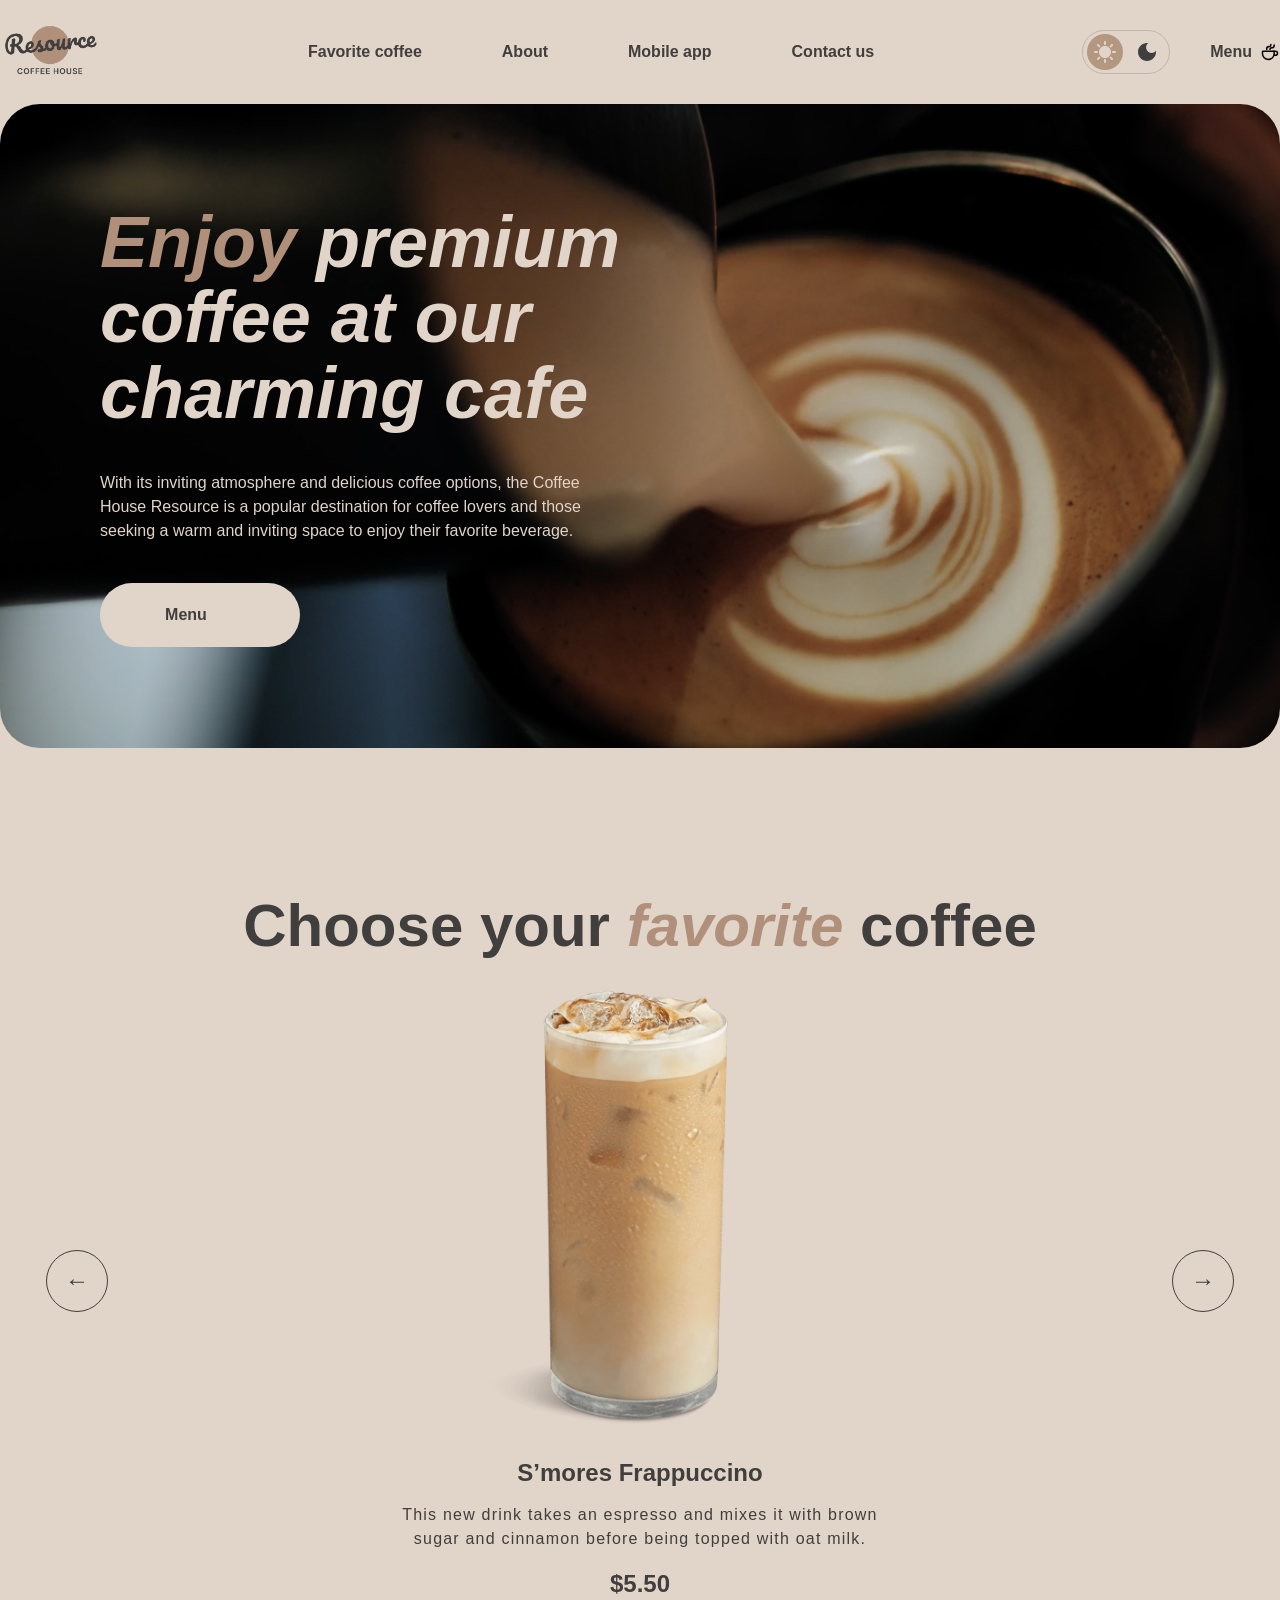
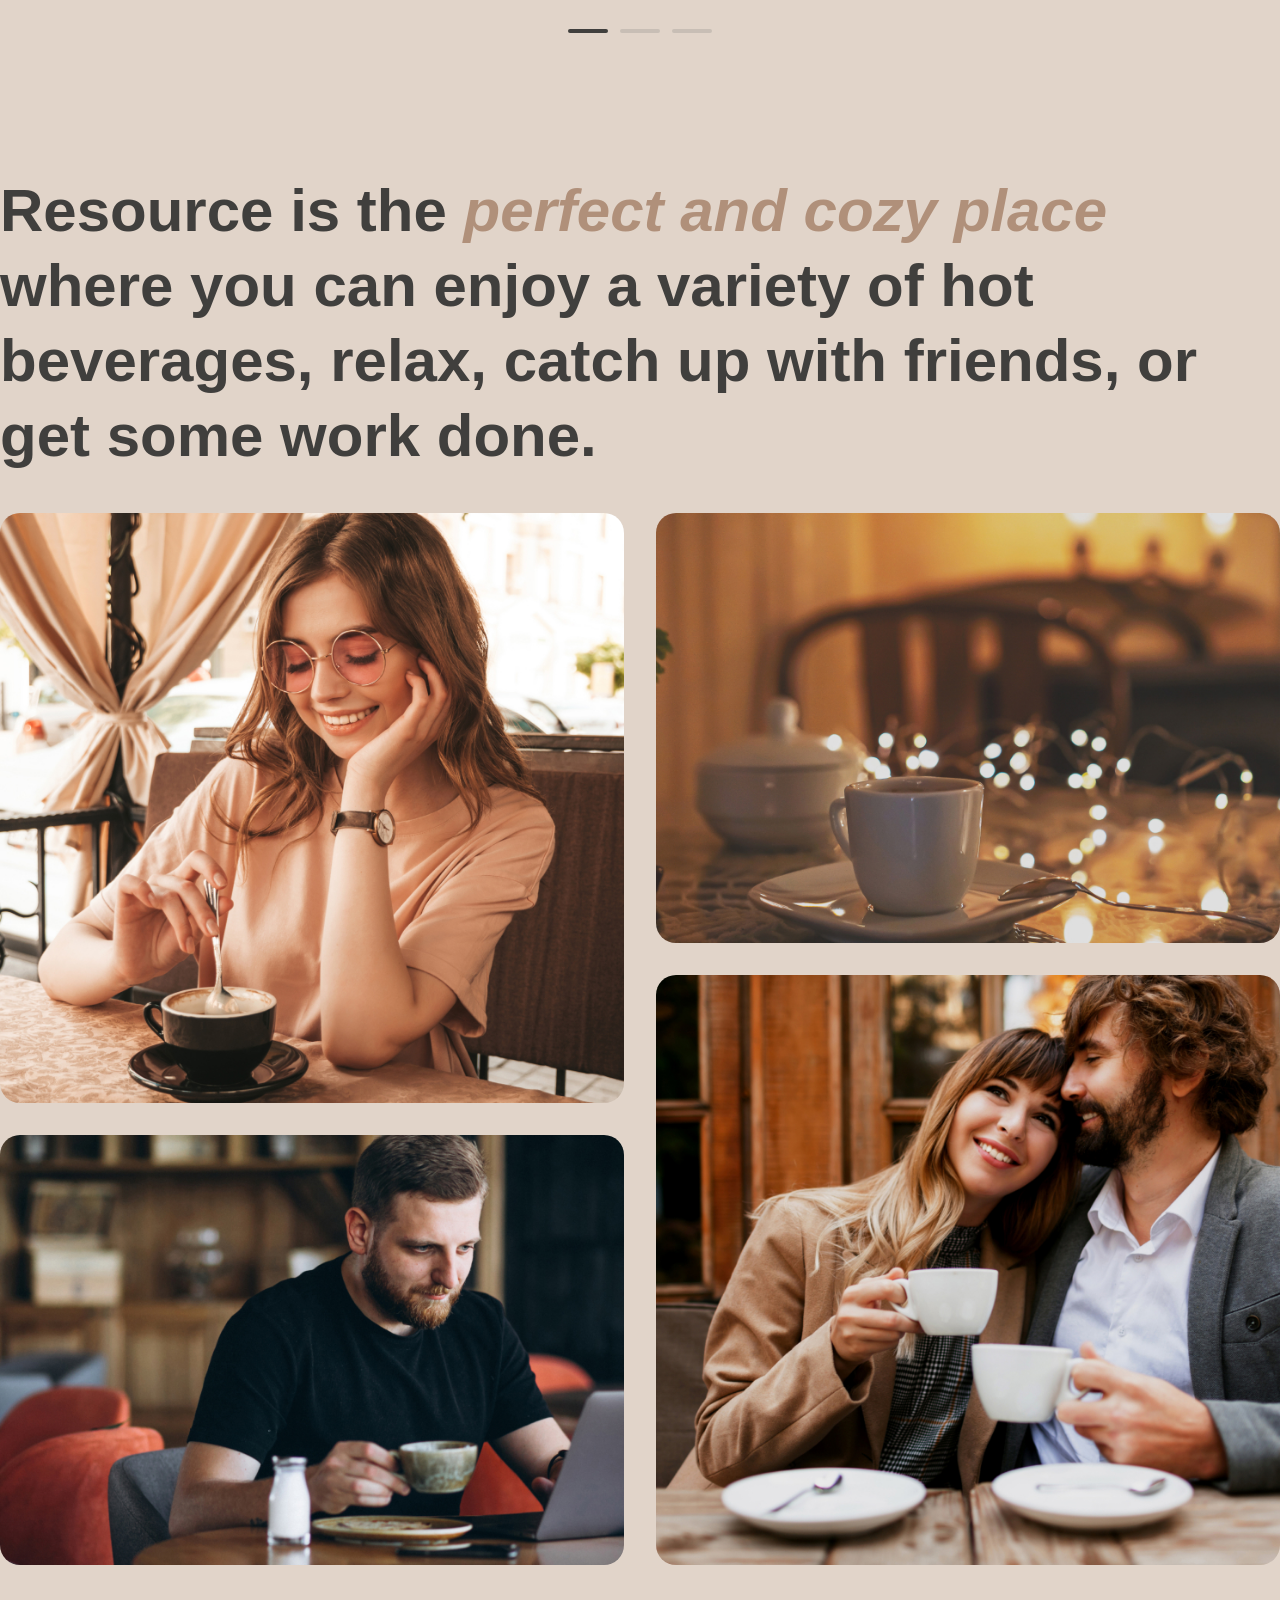
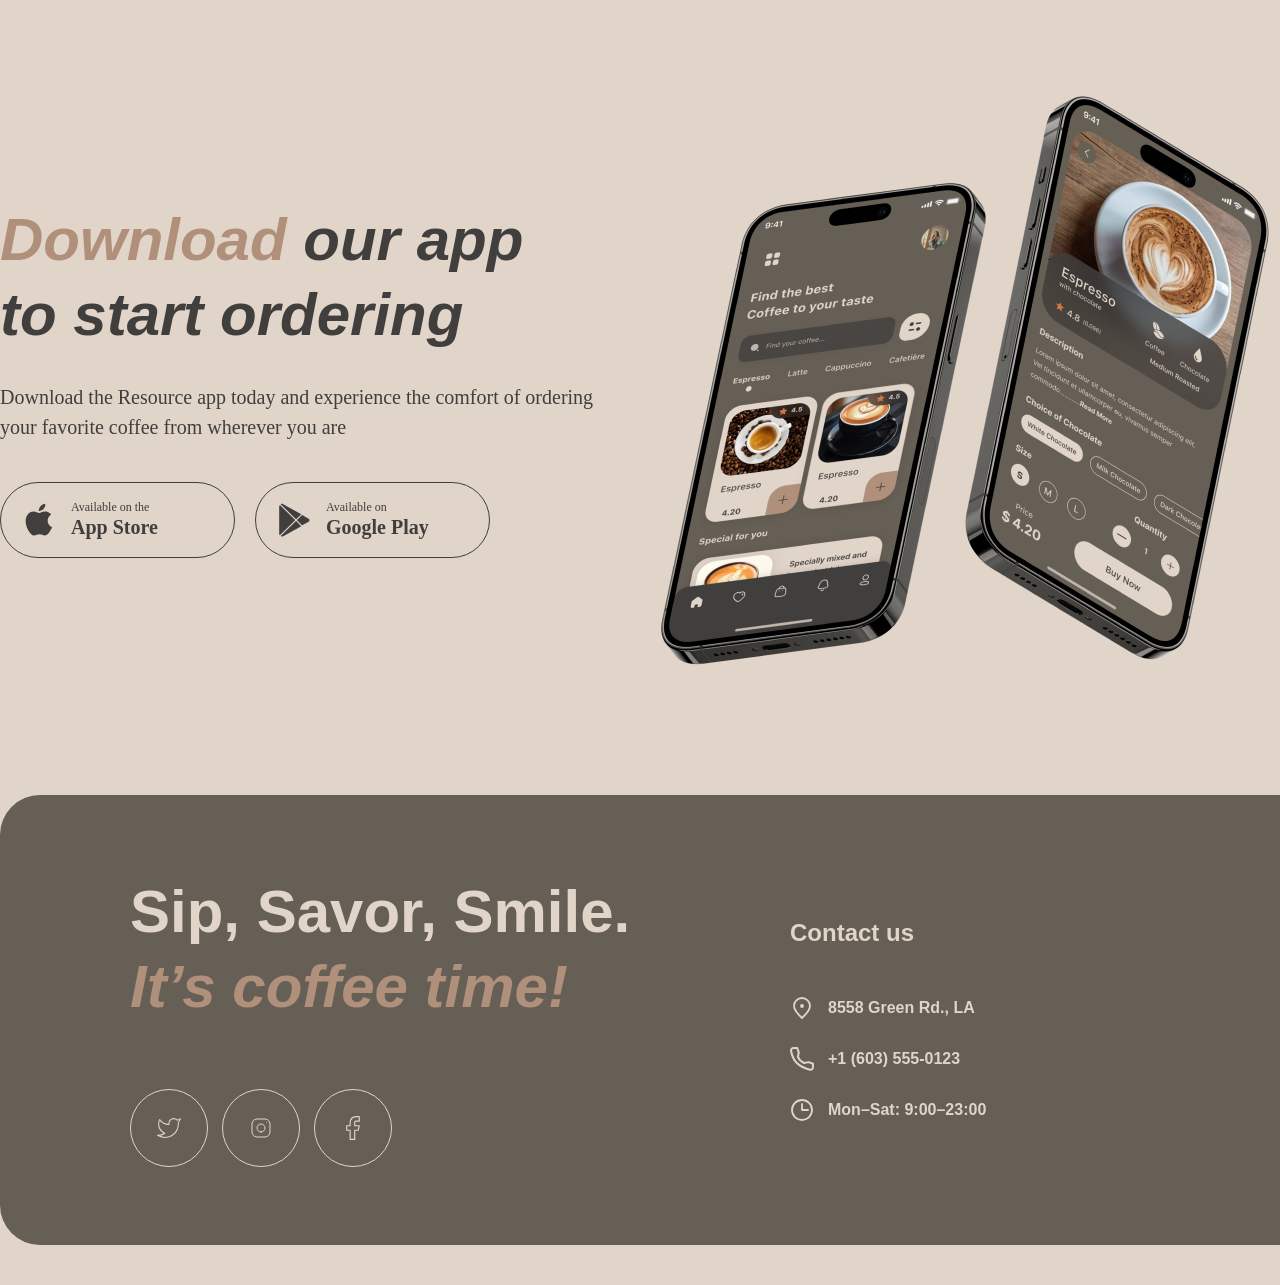
==== index.html @ 56ad80a0 "feat: add favicon on pages" ====
<!doctype html>
<html lang="en">

<head>
  <meta charset="UTF-8" />
  <meta name="viewport" content="width=device-width, initial-scale=1.0" />
  <link rel="icon" href="assets/img/favicon.png" type="image/x-icon" />
  <link rel="stylesheet" href="style.css" />
  <title>Coffee House</title>
</head>

<body>
  <header class="header">
    <a href="" class="logo"><img src="assets/img/logo.png" alt="logo" /></a>
    <ul class="header-nav">
      <li class="nav-link">
        <a href="#fav" class="nav-link-page">Favorite coffee</a>
      </li>
      <li class="nav-link"><a href="#about" class="nav-link-page">About</a></li>
      <li class="nav-link">
        <a href="#mobile" class="nav-link-page">Mobile app</a>
      </li>
      <li class="nav-link">
        <a href="#contact" class="nav-link-page">Contact us</a>
      </li>
    </ul>
    <div class="header-right">
      <div class="theme-switch">
        <div class="theme-light">
          <img src="assets/img/Sun.svg" alt="Light theme" />
        </div>

        <div class="theme-dark">
          <img src="assets/img/Moon.svg" alt="Dark theme" />
        </div>
      </div>

      <a href="menu.html" class="header-menu">
        <span>Menu</span>
        <img src="assets/img/coffee-cup.svg" alt="" class="menu-icon" />
      </a>
    </div>
  </header>
  <main>
    <section class="hero">
      <div class="hero-container">
        <div class="hero-text">
          <h1 class="hero-heading">
            <span class="hero-heading-span">Enjoy</span> premium coffee at our
            charming cafe
          </h1>
          <h4 class="hero-subheading">
            With its inviting atmosphere and delicious coffee options, the
            Coffee House Resource is a popular destination for coffee lovers
            and those seeking a warm and inviting space to enjoy their
            favorite beverage.
          </h4>
          <a href="menu.html" class="hero-btn">
  <span>Menu</span>
  <img src="assets/img/coffee-cup.svg" alt="coffee cup" class="hero-btn-icon">
</a>
        </div>
      </div>
    </section>
    <section class="slider-page" id="fav">
      <h2 class="slider-heading">
        Choose your <span class="slider-heading-span">favorite</span> coffee
      </h2>
      <div class="slider">
        <button class="slider-button slider-button-left">←</button>

        <div class="slider-card">
          <img class="slider-card-image" src="assets/img/coffee-slider-1.png" alt="S’mores Frappuccino" />

          <h3 class="slider-card-title">S’mores Frappuccino</h3>

          <p class="slider-card-description">
            This new drink takes an espresso and mixes it with brown sugar and
            cinnamon before being topped with oat milk.
          </p>

          <span class="slider-card-price">$5.50</span>
        </div>

        <button class="slider-button slider-button-right">→</button>
      </div>

      <div class="slider-pagination">
        <span class="pagination-item active"></span>
        <span class="pagination-item"></span>
        <span class="pagination-item"></span>
      </div>
    </section>
    <section class="about" id="about">
      <h2 class="about-heading">
        Resource is the
        <span class="about-heading-span">perfect and cozy place</span> where
        you can enjoy a variety of hot beverages, relax, catch up with
        friends, or get some work done.
      </h2>
      <div class="about-gallery">
        <div class="about-column">
          <div class="about-image about-image-large">
            <img src="assets/img/about-1.jpg" alt="" />
          </div>

          <div class="about-image about-image-small">
            <img src="assets/img/about-3.jpg" alt="" />
          </div>
        </div>

        <div class="about-column">
          <div class="about-image about-image-small">
            <img src="assets/img/about-2.jpg" alt="" />
          </div>
          <div class="about-image about-image-large">
            <img src="assets/img/about-4.jpg" alt="" />
          </div>
        </div>
      </div>
    </section>
    <section class="mobile" id="mobile">
      <div class="mobile-text">
        <h3 class="mobile-heading">
          <span>Download</span> our app<br />
          to start ordering
        </h3>

        <p class="mobile-subheading">
          Download the Resource app today and experience the comfort of
          ordering your favorite coffee from wherever you are
        </p>

        <div class="mobile-btns">
          <a href="#" class="mobile-btn">
            <img class="store-icon" src="assets/img/icon.svg" alt="App Store" />

            <span>
              <small>Available on the</small>
              App Store
            </span>
          </a>

          <a href="#" class="mobile-btn">
            <img class="store-icon" src="assets/img/googl.svg" alt="Google Play" />

            <span>
              <small>Available on</small>
              Google Play
            </span>
          </a>
        </div>
      </div>

      <div class="mobile-img">
        <img src="assets/img/mobile-screens.png" alt="Mobile app" />
      </div>
    </section>
  </main>
  <footer>
    <div class="footer-left">
      <h2 class="footer-heading">
        Sip, Savor, Smile.
        <span>It’s coffee time!</span>
      </h2>

      <div class="footer-link" id="contact">
        <a href="#" class="social-link">
          <img src="assets/img/twitter.svg" alt="Twitter" />
        </a>

        <a href="#" class="social-link">
          <img src="assets/img/instagram.svg" alt="Instagram" />
        </a>

        <a href="#" class="social-link">
          <img src="assets/img/faceb.svg" alt="Facebook" />
        </a>
      </div>
    </div>

    <div class="footer-right">
      <h4 class="footer-sunheading">Contact us</h4>

      <div class="footer-contact">
        <a href="#" class="footer-contact-item">
          <img src="assets/img/pin-alt.svg" alt="" />
          <span>8558 Green Rd., LA</span>
        </a>

        <a href="tel:+16035550123" class="footer-contact-item">
          <img src="assets/img/phone.svg" alt="" />
          <span>+1 (603) 555-0123</span>
        </a>

        <div class="footer-contact-item">
          <img src="assets/img/clock.svg" alt="" />
          <span>Mon–Sat: 9:00–23:00</span>
        </div>
      </div>
    </div>
  </footer>
  <script src="script.js"></script>
</body>

</html>
---- style.css ----
:root {
  --text-primary: #403f3d;
  --text-inverse: #e1d4c9;
  --text-accent: #b0907a;
  --background-page: #e1d4c9;
  --background-container: #665f55;
  --background-overlay: rgba(64, 63, 61, 0.8);
  --border-primary: #c1b6ad;
  --border-inverse: #665f55;
  --text-primary: #403f3d;
  --dark-text-primary: #e1d4c9;
  --dark-text-inverse: #e1d4c9;
  --dark-text-accent: #b0907a;
  --dark-bg-page: #292826;
  --dark-bg-container: #403f3d;
  --dark-bg-overlay: rgba(41, 40, 38, 0.8);
  --dark-border-primary: #665f55;
  --dark-border-inverse: #c1b6ad;
  --background-modal: #e1d4c9;
  --background-modalcontrol: #665f55;
  --dark-bg-modal: var(--dark-bg-container);
  --dark-bg-modal-control: var(--dark-bg-page);
  --font-family: "Inter", sans-serif;
  --second-family: "Manrope", sans-serif;
  --button-bg: #e1d4c9;
  --button-text: #403f3d;
  --dark-button-bg: #403f3d;
  --dark-button-text: #e1d4c9;
}

* {
  box-sizing: border-box;
  margin: 0;
  padding: 0;
}
html {
  scroll-behavior: smooth;
}

body {
  background-color: var(--background-page);
  color: var(--text-primary);
  transition:
    background-color 0.3s ease,
    color 0.3s ease;
}

body.dark-theme {
  --text-primary: var(--dark-text-primary);
  --text-inverse: var(--dark-text-inverse);
  --text-accent: var(--dark-text-accent);

  --background-page: var(--dark-bg-page);
  --background-container: var(--dark-bg-container);

  --border-primary: var(--dark-border-primary);
  --border-inverse: var(--dark-border-inverse);

  --background-overlay: var(--dark-bg-overlay);

  --button-bg: var(--dark-button-bg);
  --button-text: var(--dark-button-text);
}

body.dark-theme .theme-switch {
  background: #292826;
  border-color: #665f55;
}

body.dark-theme .theme-light {
  background: transparent;
}

body.dark-theme .theme-dark {
  background: #b39781;
}

body.dark-theme .theme-light img,
body.dark-theme .theme-dark img {
  filter: brightness(0) invert(1);
}

body.dark-theme .theme-light:hover {
  background: #403f3d;
}

body.dark-theme .theme-dark:hover {
  background: #b39781;
}

main,
header,
footer {
  max-width: 1360px;
  margin: 0 auto;
}
a {
  text-decoration: none;
  transition: 0.4s ease;
}
section {
  margin-bottom: 100px;
}
.header {
  display: flex;
  justify-content: space-between;
  align-items: center;
  margin-bottom: 20px;
  margin-top: 20px;
}
.logo img {
  width: 100px;
  height: 60px;
}
.header-nav {
  display: flex;
}
.nav-link {
  list-style: none;
  margin: 0 40px;
}
.nav-link-page {
  font-family: var(--font-family);
  font-weight: 600;
  font-size: 16px;
  line-height: 150%;
  color: var(--text-primary);
}
.header-right {
  display: flex;
  align-items: center;
  gap: 40px;
}
.heder-menu {
  font-family: var(--font-family);
  font-weight: 600;
  font-size: 16px;
  line-height: 150%;
  color: var(--text-primary);
}

.header-right {
  display: flex;
  align-items: center;
  gap: 40px;
}

.theme-switch {
  width: 88px;
  height: 44px;
  padding: 4px;
  border: 1px solid var(--border-primary);
  border-radius: 100px;
  display: flex;
  align-items: center;
  justify-content: space-between;
  background: #e1d4c9;
}

.theme-light,
.theme-dark {
  width: 36px;
  height: 36px;
  border-radius: 50%;
  display: flex;
  align-items: center;
  justify-content: center;
  transition: 0.2s ease;
  cursor: pointer;
}

.theme-light {
  background: #b39781;
}

.theme-light img {
  width: 22px;
  height: 22px;
}

.theme-dark img {
  width: 18px;
  height: 18px;
  transition: 0.2s ease;
}

.theme-dark:hover {
  background: #403e39;
  cursor: pointer;
}

.theme-dark:hover img {
  filter: brightness(0) invert(1);
}

.theme-switch:hover .theme-option-light {
  background: #b39781;
}

.theme-switch:hover .theme-option-dark {
  background: #403e39;
}

.theme-switch:hover .theme-option-light img {
  transform: scale(1.1);
}

.theme-switch:hover .theme-option-dark img {
  transform: scale(1.1);
}

.header-menu {
  display: flex;
  align-items: center;
  gap: 8px;
  text-decoration: none;
  font-family: var(--font-family);
  font-weight: 600;
  font-size: 16px;
  line-height: 150%;
  color: var(--text-primary);
}

.menu-icon {
  width: 20px;
  height: 20px;
}

.hero {
  margin: 0 auto;
  background-image: url(assets/img/img-hero.jpg);
  max-width: 1360px;
  height: 644px;
  border-radius: 40px;
  display: flex;
  align-items: center;
  padding-left: 100px;
  margin-bottom: 100px;
}
.hero-heading {
  font-family: var(--font-family);
  font-weight: 600;
  font-style: italic;
  font-size: 72px;
  line-height: 105%;

  color: var(--text-inverse);
  margin-bottom: 40px;
}
.hero-heading-span {
  color: var(--text-accent);
}
.hero-subheading {
  font-family: var(--font-family);
  font-weight: 400;
  font-size: 16px;
  line-height: 150%;
  color: var(--text-inverse);
  margin-bottom: 40px;
}
.hero-text {
  max-width: 530px;
}
.hero-btn {
  width: 200px;
  height: 64px;
  display: flex;
  align-items: center;
  justify-content: center;
  gap: 8px;
  padding: 0;
  border: none;
  border-radius: 100px;
  background: var(--button-bg);
  color: var(--button-text);
  font-family: var(--font-family);
  font-weight: 600;
  font-size: 16px;
  line-height: 150%;
  text-decoration: none;
}

.hero-btn-icon {
  width: 20px;
  height: 20px;
  opacity: 0;
  transform: translateX(-8px);
  transition: 0.3s ease;
}

.hero-btn:hover .hero-btn-icon {
  opacity: 1;
  transform: translateX(0);
}
body.dark-theme .hero-btn-icon,
body.dark-theme .menu-icon {
  filter: invert(88%) sepia(10%) saturate(300%) hue-rotate(340deg)
    brightness(96%) contrast(90%);
}
.slider-heading {
  font-family: var(--font-family);
  font-weight: 600;
  font-size: 60px;
  line-height: 125%;
  text-align: center;
  color: var(--text-primary);
}
.slider-heading-span {
  font-style: italic;
  color: var(--text-accent);
}
.about-heading {
  font-family: var(--font-family);
  font-weight: 600;
  font-size: 60px;
  line-height: 125%;
  color: var(--text-primary);
  margin-bottom: 40px;
}
.about-heading-span {
  font-style: italic;
  color: var(--text-accent);
}

.slider-page {
  padding: 40px 0;
  text-align: center;
}

.slider {
  position: relative;

  display: flex;
  justify-content: center;
  align-items: center;
}

.slider-card {
  width: 480px;
  display: flex;
  flex-direction: column;
  align-items: center;
}

.slider-card-image {
  width: 480px;
  height: 480px;
  object-fit: contain;
}

.slider-card-title {
  font-family: var(--font-family);
  font-weight: 600;
  font-size: 24px;
  line-height: 125%;
  text-align: center;
  color: var(--text-primary);
  margin: 15px 0;
}

.slider-card-description {
  font-family: var(--font-family);
  font-weight: 400;
  font-size: 16px;
  line-height: 150%;
  text-align: center;
  color: var(--text-primary);
  margin: 0 0 18px;
  letter-spacing: 1.2px;
}

.slider-card-price {
  font-family: var(--font-family);
  font-weight: 600;
  font-size: 24px;
  line-height: 125%;
  text-align: center;
  color: var(--text-primary);
}
.slider-button {
  width: 62px;
  height: 62px;
  border: 1px solid #403f3d;
  border-radius: 50%;
  background: transparent;
  font-size: 24px;
  color: #403f3d;
  cursor: pointer;
}

.slider-button-left {
  position: absolute;
  left: 46px;
}

.slider-button-right {
  position: absolute;
  right: 46px;
}

.slider-button:hover {
  background: #403f3d;
  color: white;
}

body.dark-theme .slider-button {
  width: 64px;
  height: 64px;
  display: flex;
  align-items: center;
  justify-content: center;
  border: 1px solid #e1d4c9;
  border-radius: 50%;
  background: transparent;
  color: #e1d4c9;
  cursor: pointer;
  transition: 0.3s ease;
}

body.dark-theme .slider-button:hover {
  background: #e1d4c9;
  color: #403f3d;
}

.slider-pagination {
  display: flex;
  justify-content: center;
  gap: 12px;
  margin-top: 30px;
}

.pagination-item {
  width: 40px;
  height: 4px;
  border-radius: 5px;
  background: #c8beb5;
}

.pagination-item.active {
  background: #403f3d;
}

.about-gallery {
  display: flex;
  gap: 32px;
}

.about-column {
  width: 50%;
  display: flex;
  flex-direction: column;
  gap: 32px;
}

.about-image {
  width: 100%;
  overflow: hidden;
  border-radius: 20px;
}

.about-image-large {
  height: 590px;
}

.about-image-small {
  height: 430px;
}

.about-image img {
  width: 100%;
  height: 100%;
  display: block;
  object-fit: cover;
  transition: transform 0.3s ease;
}

.mobile {
  width: 100%;
  display: flex;
  align-items: center;
  justify-content: space-between;
  background-color: #e1d4c9;
}

.mobile-text {
  max-width: 650px;
}

.mobile-heading {
  margin: 0 0 30px;
  font-family: var(--font-family);
  font-weight: 600;
  font-style: italic;
  font-size: 60px;
  line-height: 125%;
  color: var(--text-primary);
}

.mobile-heading span {
  color: var(--text-accent);

  font-style: italic;
}

.mobile-subheading {
  max-width: 600px;
  margin: 0 0 40px;
  color: var(--text-primary);
  font-size: 20px;
  line-height: 1.5;
}

.mobile-btns {
  display: flex;
  gap: 20px;
}

.mobile-btn {
  width: 235px;
  height: 76px;
  padding: 0 20px;
  border: 1px solid #403f3d;
  border-radius: 40px;
  display: flex;
  align-items: center;
  gap: 14px;
  color: #403f3d;
  text-decoration: none;
  transition: 0.2s ease;
}

.mobile-btn-icon {
  width: 36px;
  height: 36px;
  flex-shrink: 0;
  color: #38ce0a;
}

.mobile-btn span {
  display: flex;
  flex-direction: column;
  font-size: 20px;
  font-weight: 600;
}

.mobile-btn small {
  margin-bottom: 3px;
  font-size: 12px;
  line-height: 1;
  font-weight: 400;
}

.mobile-btn:hover {
  background: var(--background-container);
  color: var(--text-inverse);
  border-color: transparent;
}

.mobile-btn:hover .store-icon {
  filter: brightness(0) saturate(100%) invert(86%) sepia(10%) saturate(300%)
    hue-rotate(340deg);
}

.mobile-img {
  width: 630px;
  flex-shrink: 0;
}

.mobile-img img {
  width: 100%;
  height: auto;
  display: block;
}
body.dark-theme .mobile {
  background: #292826;
}

body.dark-theme .mobile-heading,
body.dark-theme .mobile-subheading {
  color: #e1d4c9;
}

body.dark-theme .mobile-heading span {
  color: #b0907a;
}
body.dark-theme .mobile-btns img {
  filter: brightness(0) saturate(100%) invert(86%) sepia(10%) saturate(300%)
    hue-rotate(340deg);
}
body.dark-theme .mobile-btn {
  border-color: #e1d4c9;
  color: #e1d4c9;
  background: transparent;
}

body.dark-theme .mobile-btn:hover {
  background: var(--background-container);
  color: var(--text-inverse);
  border-color: transparent;
}

footer {
  border-radius: 40px;
  padding: 100px;
  width: 1360px;
  height: 450px;
  max-width: 1360px;
  padding: 140px 130px;
  display: flex;
  justify-content: space-between;
  align-items: center;
  gap: 80px;
  background: var(--background-container);
  margin-bottom: 40px;
}

.footer-left {
  display: flex;
  flex-direction: column;
  align-items: flex-start;
}

.footer-heading {
  font-family: var(--font-family);
  font-weight: 600;
  font-size: 60px;
  line-height: 125%;
  color: var(--text-inverse);
}

.footer-heading span {
  display: block;
  font-style: italic;
  color: var(--text-accent);
}

.footer-link {
  display: flex;
  gap: 14px;
  margin-top: 65px;
}

.social-link {
  width: 78px;
  height: 78px;
  display: flex;
  align-items: center;
  justify-content: center;
  border: 1px solid #e1d4c9;
  border-radius: 50%;
  transition: 0.2s ease;
}

.social-link img {
  width: 24px;
  height: 24px;
  display: block;
}

.social-link:hover {
  background-color: #e1d4c9;
}

.social-link:hover img {
  filter: brightness(0) saturate(100%) invert(25%) sepia(5%) saturate(500%)
    hue-rotate(5deg) brightness(90%);
}

.footer-right {
  min-width: 440px;
}

.footer-sunheading {
  margin: 0 0 48px;
  font-family: var(--font-family);
  font-weight: 600;
  font-size: 24px;
  line-height: 125%;
  color: var(--text-inverse);
}

.footer-contact {
  display: flex;
  flex-direction: column;
  gap: 27px;
}

.footer-contact-item {
  display: flex;
  align-items: center;
  gap: 14px;
  font-family: var(--font-family);
  font-weight: 600;
  font-size: 16px;
  line-height: 150%;
  color: var(--text-inverse);
  text-decoration: none;
}

.footer-contact-item img {
  width: 24px;
  height: 24px;
  flex-shrink: 0;
}

.menu-cards {
  display: grid;
  grid-template-columns: repeat(4, 1fr);
  gap: 32px;

  max-width: 1200px;
  margin: 0 auto;
}

.menu-card {
  border: 1px solid var(--border-primary);
  border-radius: 40px;
  overflow: hidden;
  background-color: var(--background-page);
}

.menu-card > img {
  width: 100%;
  height: 270px;
  display: block;
  object-fit: cover;
  border-radius: 40px;
}

.menu-card-content {
  padding: 20px 16px 18px;
}

.menu-card h3 {
  margin: 0 0 10px;
  color: var(--text-primary);
  font-size: 22px;
  line-height: 1.2;
}

.menu-card p {
  min-height: 72px;
  margin: 0 0 12px;
  color: var(--text-primary);
  font-size: 16px;
  line-height: 1.4;
}

.menu-card strong {
  color: var(--text-primary);
  font-size: 22px;
}

.menu-top {
  width: 100%;
  text-align: center;
}

.menu-heading {
  margin: 0;
  font-family: var(--font-family);
  font-weight: 600;
  font-size: 60px;
  line-height: 125%;
  text-align: center;
  color: var(--text-primary);
}

.menu-heading span {
  font-style: italic;
  color: var(--text-accent);
}

.menu-tabs {
  display: flex;
  justify-content: center;
  align-items: center;
  gap: 8px;
  margin-top: 40px;
  margin-bottom: 40px;
}

.menu-tab {
  height: 46px;
  padding: 0 16px;
  display: flex;
  align-items: center;
  gap: 8px;
  border: 1px solid var(--border-primary);
  border-radius: 30px;
  background-color: transparent;
  color: var(--text-primary);
  font-size: 16px;
  font-weight: 600;
  cursor: pointer;
  transition: 0.2s ease;
}

.menu-card-heading {
  font-family: var(--font-family);
  font-weight: 600;
  font-size: 24px;
  line-height: 125%;
  color: var(--text-primary);
}
.menu-card-subheading {
  font-family: var(--font-family);
  font-weight: 400;
  font-size: 16px;
  line-height: 150%;
  color: var(--text-primary);
}
.menu-card-price {
  font-family: var(--font-family);
  font-weight: 600;
  font-size: 24px;
  line-height: 125%;
  color: var(--text-primary);
}

.menu-tab-icon {
  width: 22px;
  height: 22px;
  display: flex;
  align-items: center;
  justify-content: center;
  border-radius: 50%;
  background-color: #d8cec4;
  font-size: 13px;
}

.menu-tab.active {
  background-color: var(--text-primary);
  border-color: var(--text-primary);
  color: var(--text-inverse);
}

.menu-tab.active .menu-tab-icon {
  background-color: var(--text-inverse);
}

.menu-tab:hover {
  background-color: var(--text-primary);
  border-color: var(--text-primary);
  color: var(--text-inverse);
}

body.dark-theme .menu-tab {
  background: transparent;
  border: 1px solid #665f55;
  color: #e1d4c9;
}

body.dark-theme .menu-tab.active {
  background: #403f3d;
  border-color: #403f3d;
  color: #e1d4c9;
}
body.dark-theme .menu-tab:hover {
  background: #403f3d;
  border-color: #403f3d;
  color: #e1d4c9;
}

body.dark-theme .menu-tab-icon {
  background: #665f55;
}

body.dark-theme .menu-tab.active .menu-tab-icon {
  background: #292826;
}
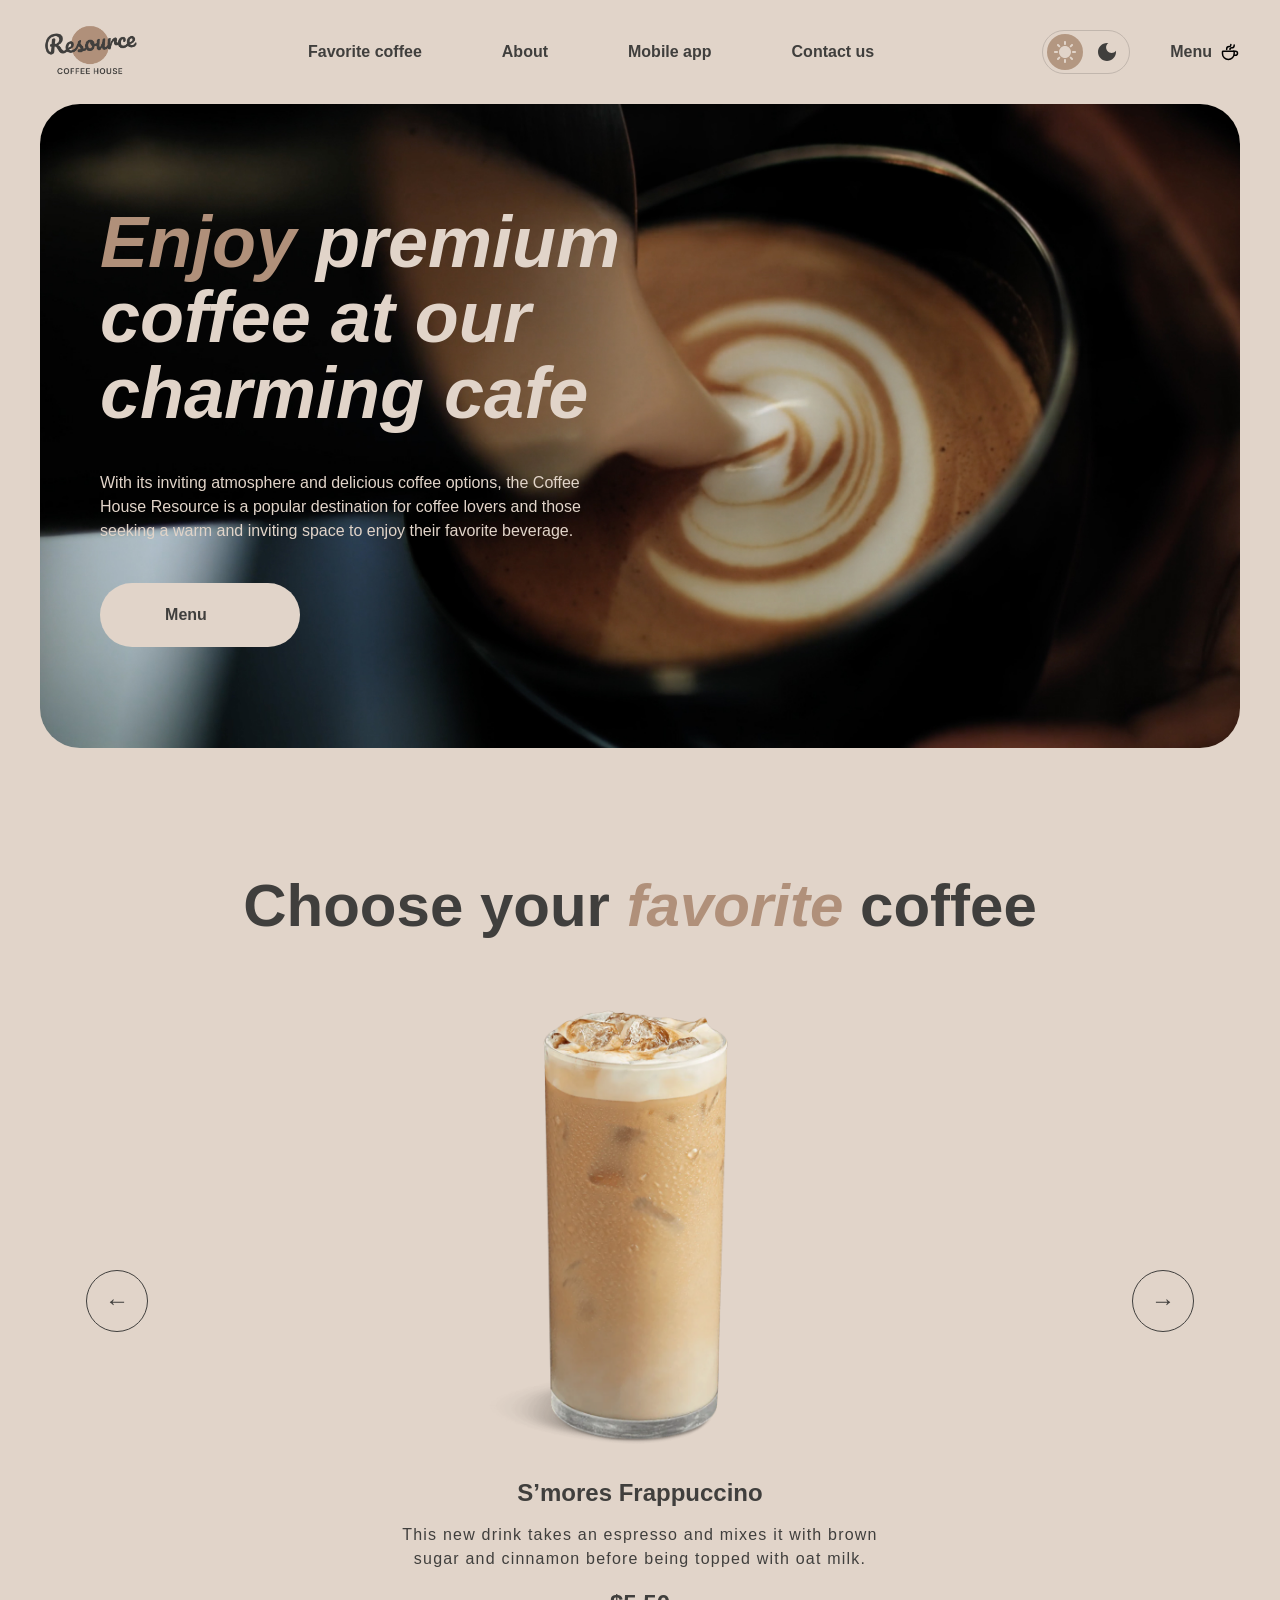
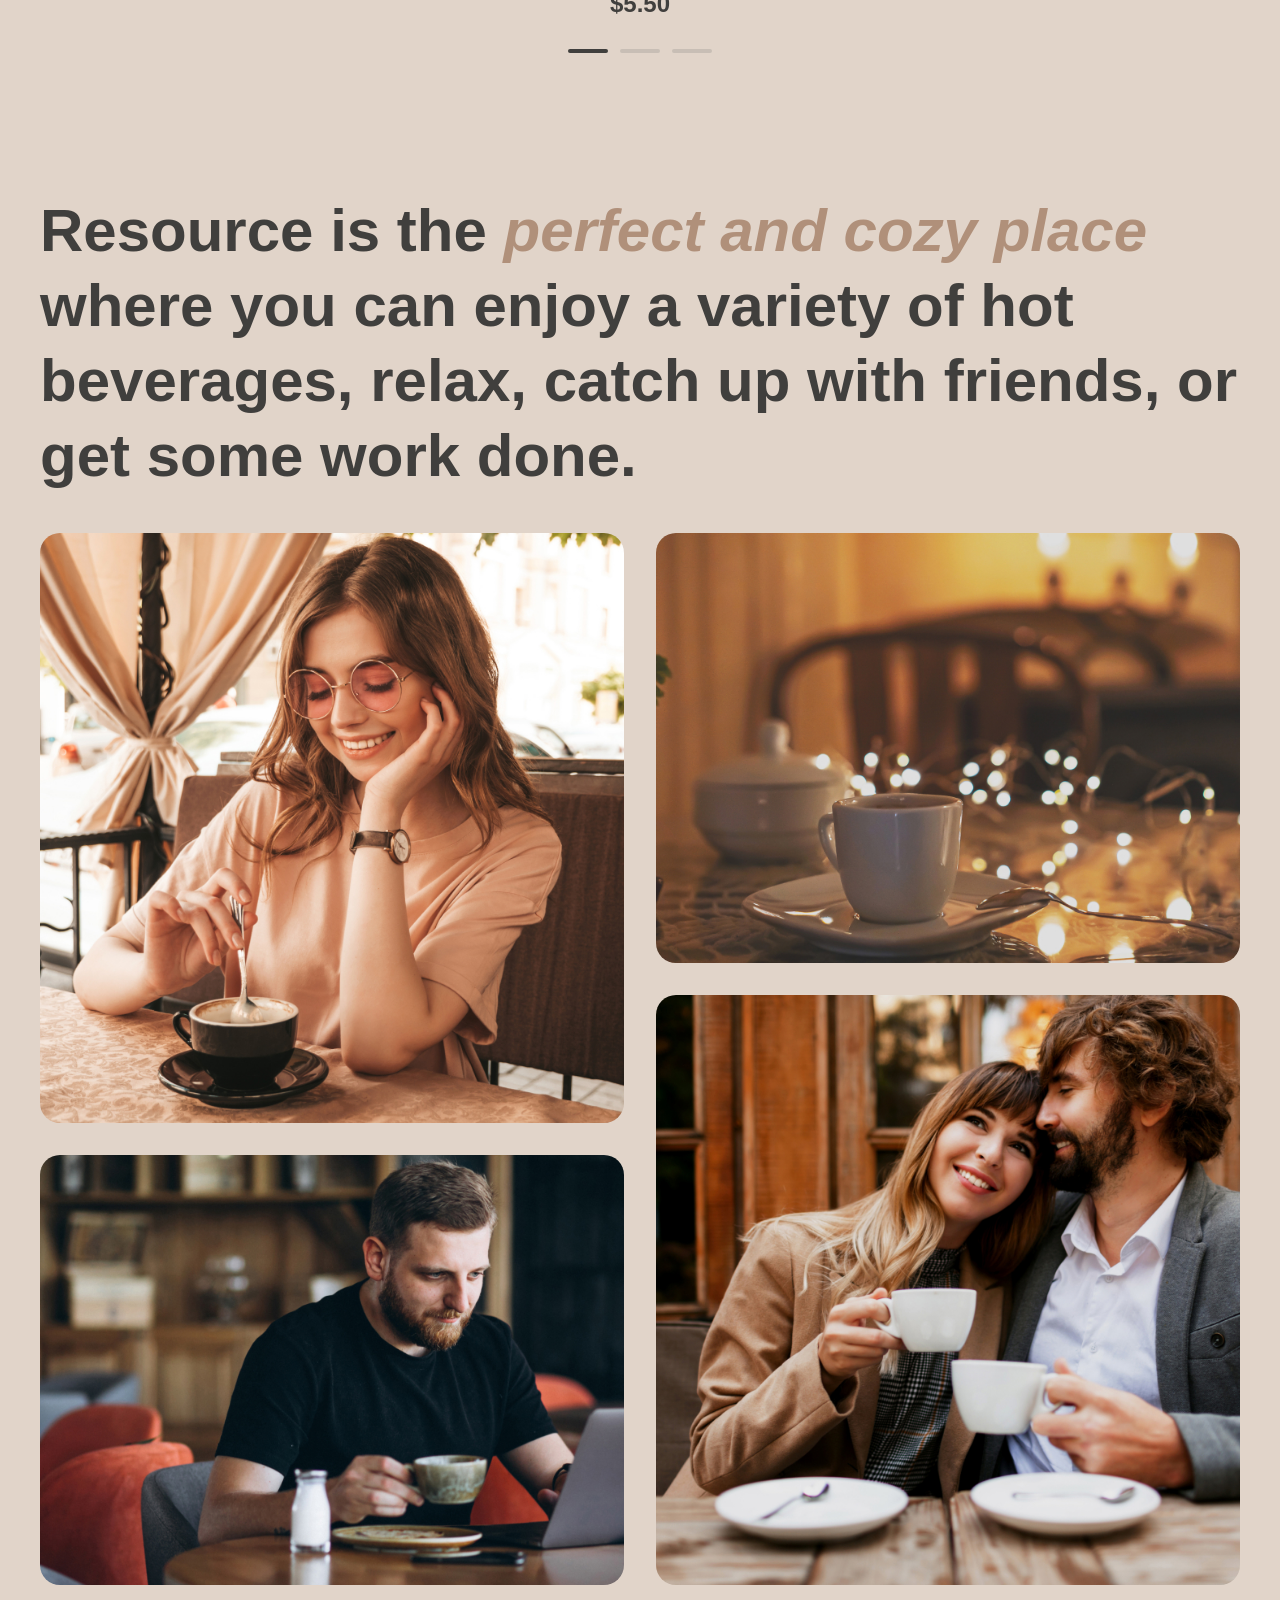
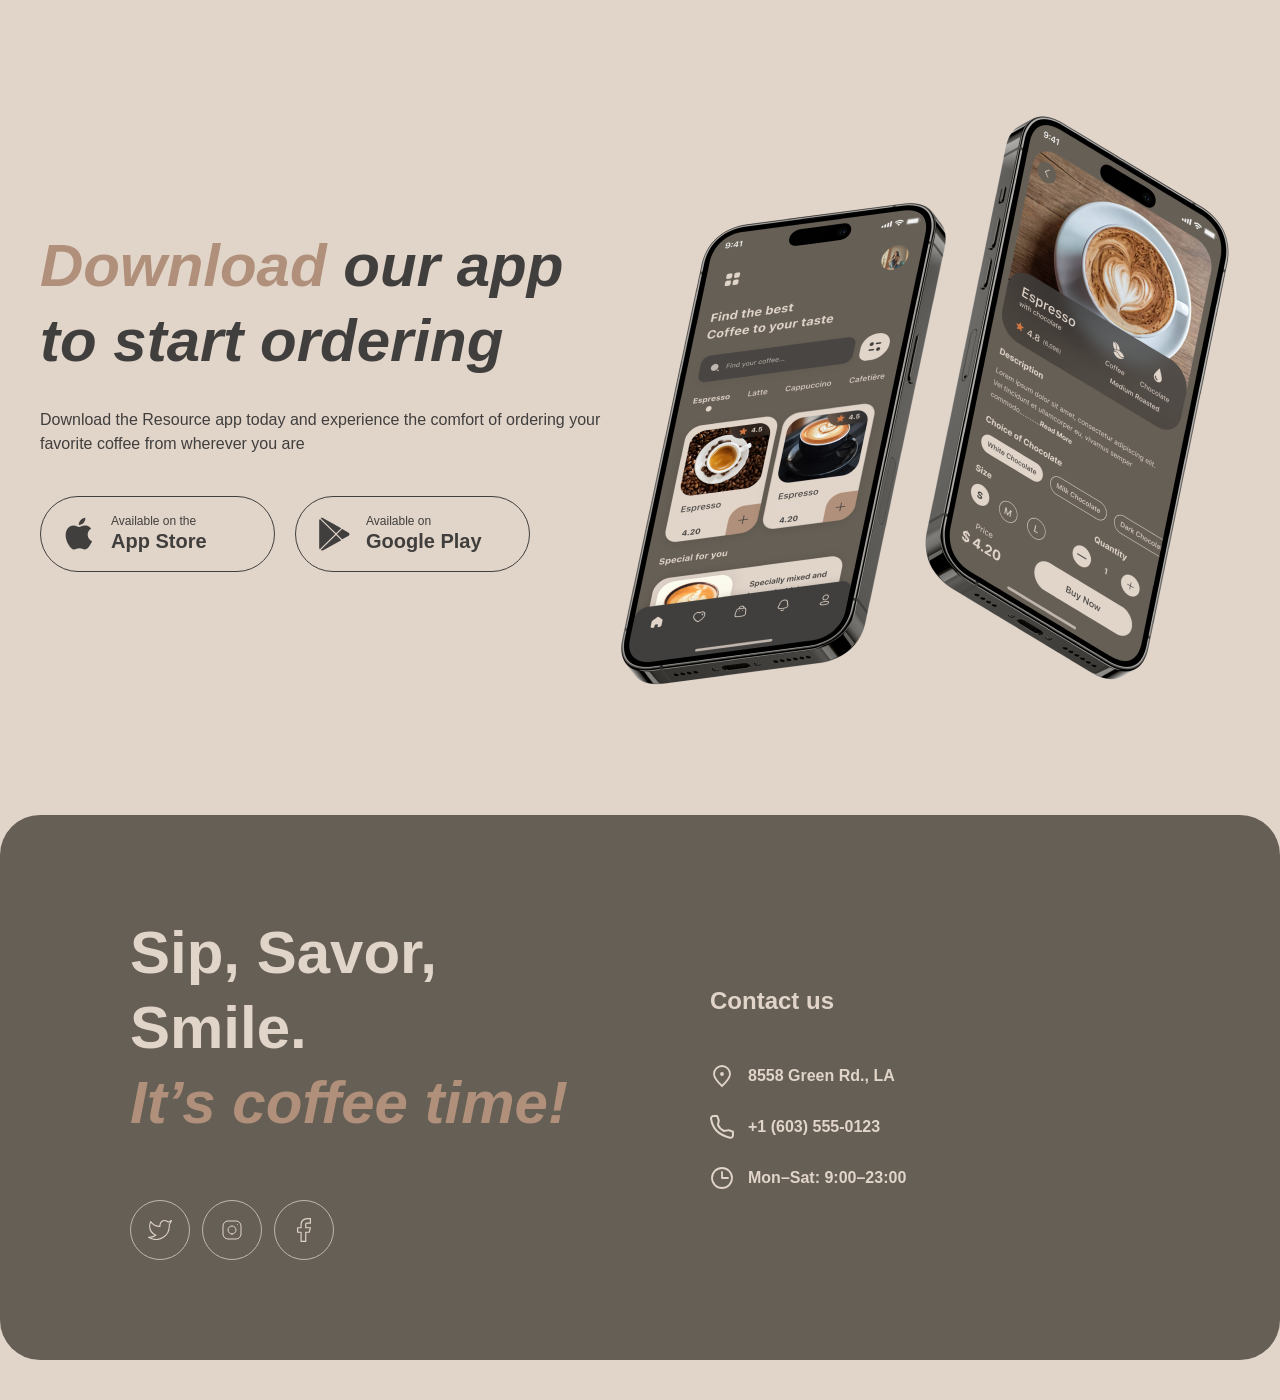
==== commit 3941c2e2: "feat: add adaptive on page" ====
--- a/index.html
+++ b/index.html
@@ -11,10 +11,11 @@
 
 <body>
   <header class="header">
-    <a href="" class="logo"><img src="assets/img/logo.png" alt="logo" /></a>
+    <a href="index.html" class="logo"><img src="assets/img/logo.png" alt="logo" /></a>
+    <nav class="header-navigation">
     <ul class="header-nav">
       <li class="nav-link">
-        <a href="#fav" class="nav-link-page">Favorite coffee</a>
+        <a href="index.html#fav" class="nav-link-page">Favorite coffee</a>
       </li>
       <li class="nav-link"><a href="#about" class="nav-link-page">About</a></li>
       <li class="nav-link">
@@ -24,21 +25,25 @@
         <a href="#contact" class="nav-link-page">Contact us</a>
       </li>
     </ul>
+    </nav>
     <div class="header-right">
-      <div class="theme-switch">
-        <div class="theme-light">
-          <img src="assets/img/Sun.svg" alt="Light theme" />
-        </div>
-
-        <div class="theme-dark">
-          <img src="assets/img/Moon.svg" alt="Dark theme" />
-        </div>
-      </div>
+<div class="theme-switch">
+  <button class="theme-light" type="button" aria-label="Light theme">
+    <img src="assets/img/Sun.svg" alt="" />
+  </button>
+
+  <button class="theme-dark" type="button" aria-label="Dark theme">
+    <img src="assets/img/Moon.svg" alt="" />
+  </button>
+</div>
 
       <a href="menu.html" class="header-menu">
         <span>Menu</span>
         <img src="assets/img/coffee-cup.svg" alt="" class="menu-icon" />
       </a>
+<button class="burger-btn" aria-label="Open menu">
+    <img src="assets/img/menu.svg" alt="Menu" />
+  </button>
     </div>
   </header>
   <main>
@@ -49,12 +54,12 @@
             <span class="hero-heading-span">Enjoy</span> premium coffee at our
             charming cafe
           </h1>
-          <h4 class="hero-subheading">
+          <p class="hero-subheading">
             With its inviting atmosphere and delicious coffee options, the
             Coffee House Resource is a popular destination for coffee lovers
             and those seeking a warm and inviting space to enjoy their
             favorite beverage.
-          </h4>
+          </p>
           <a href="menu.html" class="hero-btn">
   <span>Menu</span>
   <img src="assets/img/coffee-cup.svg" alt="coffee cup" class="hero-btn-icon">
--- a/style.css
+++ b/style.css
@@ -33,8 +33,26 @@
   margin: 0;
   padding: 0;
 }
-html {
+html, body {
+  width: 100%;
+  max-width: 100%;
+  overflow-x: hidden;
   scroll-behavior: smooth;
+}
+img, svg {
+  max-width: 100%;
+  height: auto;
+  object-fit: cover;
+}
+main,
+header,
+footer {
+  width: 100%;
+  max-width: 1440px;
+  margin-left: auto;
+  margin-right: auto;
+  padding-left: 40px;
+  padding-right: 40px;
 }
 
 body {
@@ -131,6 +149,7 @@
   align-items: center;
   gap: 40px;
 }
+
 .heder-menu {
   font-family: var(--font-family);
   font-weight: 600;
@@ -167,6 +186,9 @@
   justify-content: center;
   transition: 0.2s ease;
   cursor: pointer;
+  border: none;
+  background: transparent;
+  
 }
 
 .theme-light {
@@ -182,6 +204,7 @@
   width: 18px;
   height: 18px;
   transition: 0.2s ease;
+  
 }
 
 .theme-dark:hover {
@@ -190,7 +213,8 @@
 }
 
 .theme-dark:hover img {
-  filter: brightness(0) invert(1);
+  filter: brightness(0) saturate(100%) invert(86%) sepia(10%) saturate(300%)
+    hue-rotate(340deg);
 }
 
 .theme-switch:hover .theme-option-light {
@@ -207,6 +231,11 @@
 
 .theme-switch:hover .theme-option-dark img {
   transform: scale(1.1);
+}
+body.dark-theme .htheme-dark img,
+body.dark-theme .theme-light img {
+  filter: brightness(0) saturate(100%) invert(86%) sepia(10%) saturate(300%)
+    hue-rotate(340deg);
 }
 
 .header-menu {
@@ -227,15 +256,21 @@
 }
 
 .hero {
-  margin: 0 auto;
-  background-image: url(assets/img/img-hero.jpg);
+  margin: 0 auto 80px auto;
+  background-image: url('assets/img/img-hero.jpg');
+  background-position: center;
+  background-size: cover;
+  background-repeat: no-repeat;
   max-width: 1360px;
   height: 644px;
   border-radius: 40px;
   display: flex;
   align-items: center;
-  padding-left: 100px;
-  margin-bottom: 100px;
+  padding: 100px;
+  padding-left: 60px;
+    padding-right: 60px;
+  box-sizing: border-box;
+  overflow: hidden;
 }
 .hero-heading {
   font-family: var(--font-family);
@@ -304,6 +339,7 @@
   line-height: 125%;
   text-align: center;
   color: var(--text-primary);
+  margin-bottom: 40px;
 }
 .slider-heading-span {
   font-style: italic;
@@ -506,8 +542,9 @@
   max-width: 600px;
   margin: 0 0 40px;
   color: var(--text-primary);
-  font-size: 20px;
-  line-height: 1.5;
+  font-family: var(--font-family);
+font-size: 16px;
+line-height: 150%;
 }
 
 .mobile-btns {
@@ -541,6 +578,7 @@
   flex-direction: column;
   font-size: 20px;
   font-weight: 600;
+  font-family: var(--font-family);
 }
 
 .mobile-btn small {
@@ -600,18 +638,18 @@
 }
 
 footer {
-  border-radius: 40px;
-  padding: 100px;
-  width: 1360px;
-  height: 450px;
+border-radius: 40px;
+  width: 100%;
   max-width: 1360px;
-  padding: 140px 130px;
+  min-height: 450px;
+  height: auto;
+  padding: 100px 130px;
   display: flex;
   justify-content: space-between;
   align-items: center;
   gap: 80px;
   background: var(--background-container);
-  margin-bottom: 40px;
+  margin: 0 auto 40px auto;
 }
 
 .footer-left {
@@ -636,24 +674,27 @@
 
 .footer-link {
   display: flex;
-  gap: 14px;
-  margin-top: 65px;
+  gap: 12px;
+  margin-top: 60px;
 }
 
 .social-link {
-  width: 78px;
-  height: 78px;
+  width: 60px;
+  height: 60px;
   display: flex;
   align-items: center;
   justify-content: center;
-  border: 1px solid #e1d4c9;
+  border: 1px solid var(--border-primary);
   border-radius: 50%;
   transition: 0.2s ease;
+  flex-shrink: 0;
 }
 
 .social-link img {
   width: 24px;
   height: 24px;
+  max-width: none;
+  object-fit: contain;
   display: block;
 }
 
@@ -703,12 +744,13 @@
   flex-shrink: 0;
 }
 
+
+
 .menu-cards {
   display: grid;
   grid-template-columns: repeat(4, 1fr);
   gap: 32px;
-
-  max-width: 1200px;
+  max-width: 1440px;
   margin: 0 auto;
 }
 
@@ -717,6 +759,13 @@
   border-radius: 40px;
   overflow: hidden;
   background-color: var(--background-page);
+  transition: transform 0.3s ease, box-shadow 0.3s ease;
+  cursor: pointer;
+}
+
+.menu-card:hover {
+  transform: translateY(-6px);
+  box-shadow: 0 8px 20px rgba(64, 63, 61, 0.15);
 }
 
 .menu-card > img {
@@ -725,8 +774,12 @@
   display: block;
   object-fit: cover;
   border-radius: 40px;
-}
-
+   transition: transform 0.4s ease;
+}
+
+.menu-card:hover img {
+  transform: scale(1.03);
+}
 .menu-card-content {
   padding: 20px 16px 18px;
 }
@@ -869,3 +922,371 @@
 body.dark-theme .menu-tab.active .menu-tab-icon {
   background: #292826;
 }
+body.dark-theme .menu-card:hover {
+  box-shadow: 0 8px 20px rgba(0, 0, 0, 0.35);
+}
+
+
+.burger-btn {
+  display: none;
+  width: 44px;
+  height: 44px;
+  border: 1px solid var(--border-primary);
+  border-radius: 50%;
+  background: transparent;
+  align-items: center;
+  justify-content: center;
+  cursor: pointer;
+  transition: 0.2s ease;
+}
+
+.burger-btn img {
+  width: 16px;
+  height: 8px;
+}
+
+body.dark-theme .burger-btn {
+  border-color: var(--dark-border-primary);
+}
+
+body.dark-theme .burger-btn img {
+  filter: brightness(0) invert(1);
+}
+
+.menu-load-more {
+  display: none;
+  width: 60px;
+  height: 60px;
+  border: 1px solid var(--background-container);
+  border-radius: 50%;
+  background: transparent;
+  margin: 40px auto 0 auto;
+  align-items: center;
+  justify-content: center;
+  cursor: pointer;
+  transition: 0.2s ease;
+}
+
+.menu-load-more img {
+  width: 24px;
+  height: 24px;
+  object-fit: contain;
+}
+
+body.dark-theme .menu-load-more {
+  border-color: var(--dark-border-primary);
+}
+
+body.dark-theme .menu-load-more img {
+  filter: brightness(0) invert(1);
+}
+
+
+
+
+
+
+/* 768px */
+@media (max-width: 768px) {
+  main,
+  header,
+  footer {
+    max-width: 688px;
+    padding-left: 0;
+    padding-right: 0;
+  }
+
+  section {
+    margin-bottom: 100px;
+  }
+
+  .header-navigation, .header-menu {
+    display: none; 
+  }
+
+  .burger-btn {
+    display: flex;
+  }
+
+
+  .hero {
+    height: auto;
+    padding: 100px 60px;
+  }
+
+  .hero-heading {
+    font-size: 60px;
+  }
+
+  .slider-button-left {
+    left: 0;
+  }
+
+  .slider-button-right {
+    right: 0;
+  }
+
+  .about-gallery {
+    flex-direction: column;
+    gap: 40px;
+  }
+
+  .about-column {
+    width: 100%;
+  }
+
+  .about-image-small {
+    display: none; 
+  }
+
+  .about-image-large {
+    height: 590px;
+  }
+
+  .mobile {
+    flex-direction: column;
+    align-items: flex-start;
+    gap: 100px;
+  }
+
+  .mobile-text {
+    max-width: 100%;
+  }
+
+  .mobile-img {
+    width: 100%;
+    max-width: 630px;
+    margin: 0 auto;
+  }
+
+  footer {
+    width: 100%;
+    height: auto;
+    padding: 100px 60px;
+    flex-direction: column;
+    align-items: flex-start;
+    gap: 100px;
+  }
+
+  .footer-left,
+  .footer-right {
+    width: 100%;
+    min-width: unset;
+  }
+
+  .footer-link {
+    margin-top: 80px;
+  }
+
+  .menu {
+    margin-bottom: 100px;
+  }
+
+  .menu-heading {
+    font-size: 60px;
+  }
+
+  .menu-cards {
+    grid-template-columns: repeat(2, 1fr);
+    gap: 24px;
+  }
+
+  .menu-load-more {
+    display: flex;
+  }
+
+  .menu-cards .menu-card:nth-child(n+5) {
+    display: none;
+  }
+
+  .menu-cards.expanded .menu-card:nth-child(n+5) {
+    display: block;
+  }
+}
+
+@media (max-width: 600px) {
+  main, header {
+    padding-left: 16px;
+    padding-right: 16px;
+  }
+.hero {
+height: auto;
+    min-height: 500px;
+    padding: 60px 16px;
+    border-radius: 20px;
+    background-position: center;
+  }
+
+  .hero-heading {
+    font-size: 42px;
+    line-height: 115%;
+  }
+
+  .hero-text {
+    font-size: 16px;
+    margin-top: 40px;
+    margin-bottom: 40px;
+  }
+
+  /* SLIDER */
+  .slider-heading {
+    font-size: 32px;
+    line-height: 125%;
+  }
+
+  .slider-button {
+    display: none;
+  }
+
+  .slider-content {
+    width: 100%;
+  }
+
+  .slider-card {
+    width: 100%;
+  }
+
+  .slider-img {
+    width: 100%;
+    height: auto;
+  }
+
+  .slider-title {
+    font-size: 24px;
+  }
+
+  .slider-description {
+    font-size: 16px;
+  }
+
+  .slider-price {
+    font-size: 24px;
+  }
+
+  /* ABOUT */
+  .about-heading {
+    font-size: 32px;
+    line-height: 125%;
+  }
+
+  .about-gallery {
+    flex-direction: column;
+    gap: 40px;
+  }
+
+  .about-column {
+    width: 100%;
+    gap: 40px;
+  }
+
+  .about-image-small {
+    display: none;
+  }
+
+  .about-image-large {
+    width: 100%;
+    height: 380px;
+    border-radius: 20px;
+  }
+
+  /* MOBILE APP */
+  .mobile {
+    flex-direction: column;
+    gap: 40px;
+  }
+
+  .mobile-heading {
+    font-size: 32px;
+    line-height: 125%;
+  }
+
+  .mobile-text-description {
+    font-size: 16px;
+    margin-top: 40px;
+    margin-bottom: 40px;
+  }
+
+  .mobile-btns {
+    flex-direction: column;
+    width: 100%;
+    gap: 16px;
+  }
+
+  .mobile-btn {
+    width: 100%;
+  }
+
+  .mobile-img {
+    width: 100%;
+    max-width: 348px;
+    margin: 0 auto;
+  }
+  .menu-heading {
+    font-size: 27px;
+    line-height: 125%;
+    font-weight: 600;
+  }
+
+  .menu-tabs {
+    gap: 8px;
+    margin-top: 32px;
+    margin-bottom: 40px;
+    flex-wrap: wrap;
+  }
+
+  .menu-tab {
+    padding: 0 12px;
+    font-size: 14px;
+    height: 42px;
+  }
+
+  .menu-cards {
+    grid-template-columns: 1fr;
+    gap: 40px;
+  }
+
+  .menu-card {
+    width: 100%;
+  }
+
+  .menu-card-content {
+    padding: 20px 16px;
+  }
+
+  .menu-card-heading {
+    font-size: 24px;
+  }
+
+  .menu-card-subheading {
+    font-size: 16px;
+  }
+
+  .menu-load-more {
+    display: flex;
+    margin-top: 40px;
+  }
+
+  footer {
+width: calc(100% - 32px);
+    margin-left: 16px;
+    margin-right: 16px;
+    padding: 60px 16px;
+    border-radius: 20px;
+    gap: 60px;
+  }
+
+  .footer-heading {
+    font-size: 32px;
+    line-height: 125%;
+  }
+
+  .footer-sunheading {
+    font-size: 24px;
+    margin-bottom: 32px;
+  }
+
+  .footer-link {
+    margin-top: 40px;
+  }
+}
+
